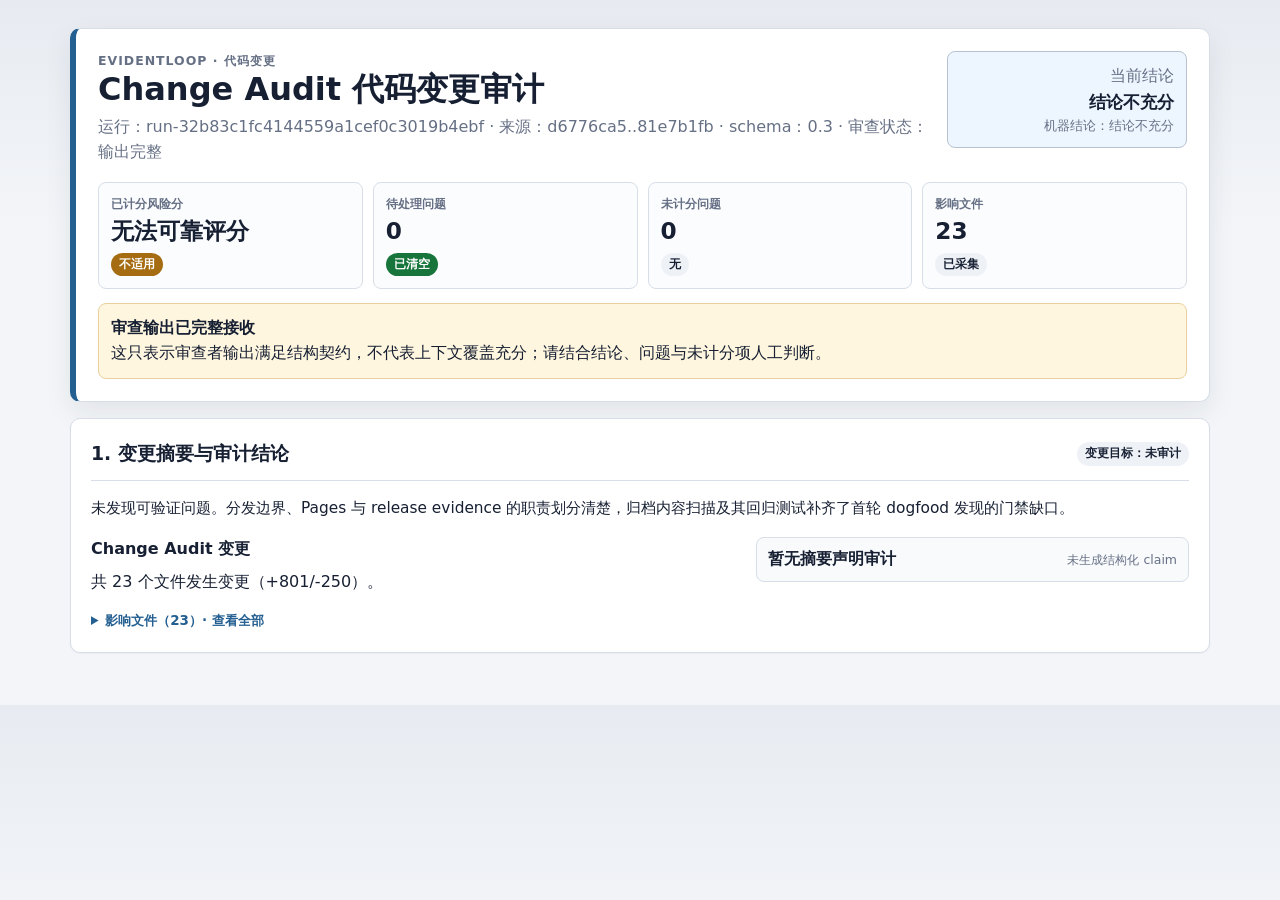
==== docs/examples/evidentloop-alpha/audit.html @ d0c26b1a "docs: publish Wave 5 dogfood evidence" ====
<!doctype html>
<html lang="zh-CN" data-renderer-version="0.2">
<head>
  <meta charset="utf-8">
  <meta name="viewport" content="width=device-width, initial-scale=1">
  <meta name="color-scheme" content="light">
  <title>Change Audit 代码变更审计 · EvidentLoop</title>
  <style>:root {
  color-scheme: light;
  --bg: #f3f5f8;
  --panel: #ffffff;
  --text: #172033;
  --muted: #667085;
  --line: #d7dee8;
  --line-strong: #b7c2d1;
  --green: #17753b;
  --green-soft: #e7f6ec;
  --red: #bd2f35;
  --red-soft: #fff0f1;
  --amber: #a66c12;
  --amber-soft: #fff6df;
  --blue: #245f91;
  --blue-soft: #edf6ff;
  --code-bg: #fbfcfe;
  --code-add-bg: #e6ffed;
  --code-del-bg: #ffebe9;
  --code-add-text: #116329;
  --code-del-text: #82071e;
  --focus: #0e7490;
}

* { box-sizing: border-box; }

html { scroll-behavior: smooth; }

body {
  margin: 0;
  overflow-x: hidden;
  background: linear-gradient(180deg, #e7ebf1 0, var(--bg) 230px);
  color: var(--text);
  font-family: ui-sans-serif, system-ui, -apple-system, BlinkMacSystemFont, "Segoe UI", sans-serif;
  line-height: 1.55;
}

a { color: var(--blue); }
h1, h2, h3, p { margin-top: 0; }
h1 { margin-bottom: 6px; font-size: clamp(1.65rem, 4vw, 2rem); line-height: 1.2; }
h2 { margin-bottom: 0; font-size: 1.18rem; }
h3 { margin-bottom: 8px; font-size: 1rem; }
code { padding: 1px 5px; border-radius: 5px; background: #eef2f7; }

.report-shell {
  display: grid;
  width: min(1180px, 100%);
  margin: 0 auto;
  padding: 28px 20px 52px;
  gap: 16px;
}

.panel,
.hero {
  min-width: 0;
  border: 1px solid var(--line);
  border-radius: 10px;
  background: var(--panel);
  box-shadow: 0 1px 2px rgba(23, 32, 51, .04);
}

.hero {
  padding: 22px;
  border-left: 6px solid var(--blue);
  box-shadow: 0 10px 28px rgba(23, 32, 51, .08);
}

.hero.concerns { border-left-color: var(--red); }
.hero.pass_candidate { border-left-color: var(--green); }
.hero.needs_human_triage { border-left-color: var(--amber); }
.hero.inconclusive { border-left-color: var(--blue); }

.hero-top,
.section-title {
  display: flex;
  align-items: flex-start;
  justify-content: space-between;
  gap: 16px;
}

.hero-copy { min-width: 0; overflow-wrap: anywhere; }

.kicker {
  color: var(--muted);
  font-size: .78rem;
  font-weight: 800;
  letter-spacing: .08em;
  text-transform: uppercase;
}

.muted,
.ref { color: var(--muted); }
.ref { font-size: .8rem; overflow-wrap: anywhere; }

.verdict-box {
  flex: 0 0 240px;
  padding: 12px;
  border: 1px solid var(--line-strong);
  border-radius: 8px;
  background: var(--blue-soft);
  text-align: right;
}

.verdict-box strong { display: block; font-size: 1.08rem; overflow-wrap: anywhere; }
.hero.concerns .verdict-box { border-color: #f0b5b7; background: var(--red-soft); }
.hero.pass_candidate .verdict-box { border-color: #acd8bb; background: var(--green-soft); }
.hero.needs_human_triage .verdict-box { border-color: #ead09f; background: var(--amber-soft); }

.metric-grid {
  display: grid;
  grid-template-columns: repeat(4, minmax(0, 1fr));
  gap: 10px;
  margin-top: 18px;
}

.metric {
  min-width: 0;
  min-height: 88px;
  padding: 12px;
  border: 1px solid var(--line);
  border-radius: 8px;
  background: #fbfcfe;
}

.metric > span:first-child { display: block; color: var(--muted); font-size: .75rem; font-weight: 750; }
.metric strong { display: block; margin: 4px 0 6px; font-size: 1.45rem; line-height: 1.15; overflow-wrap: anywhere; }

.panel { padding: 20px; }
.section-title { align-items: center; margin-bottom: 16px; padding-bottom: 12px; border-bottom: 1px solid var(--line); }

.badge {
  display: inline-flex;
  align-items: center;
  justify-content: center;
  min-height: 22px;
  padding: 3px 8px;
  border-radius: 999px;
  color: #fff;
  font-size: .72rem;
  font-weight: 800;
  white-space: nowrap;
}

.badge.ok { background: var(--green); }
.badge.risk { background: var(--red); }
.badge.warn { background: var(--amber); }
.badge.info { background: var(--blue); }
.badge.soft { color: var(--text); background: #eef2f7; }

.status-callout,
.claim,
.finding-note,
.fix-inline,
.feedback-placeholder {
  padding: 12px;
  border: 1px solid var(--line);
  border-radius: 8px;
  background: #f8fafc;
}

.status-callout { margin-top: 14px; }
.status-callout.clean { border-color: #acd8bb; background: var(--green-soft); }
.status-callout.warning { border-color: #ead09f; background: var(--amber-soft); }
.status-callout.failure { border-color: #f0b5b7; background: var(--red-soft); }

.overall-summary { margin-bottom: 16px; font-size: .96rem; }
.summary-grid { display: grid; grid-template-columns: 1.2fr .8fr; align-items: start; gap: 16px; }
.summary-grid p,
.summary-grid strong { overflow-wrap: anywhere; }
.change-files { margin-top: 12px; }
.change-files > summary { cursor: pointer; color: var(--blue); font-size: .84rem; font-weight: 800; }
.change-files[open] > summary { margin-bottom: 10px; }
.change-list { display: grid; gap: 10px; margin-top: 12px; }
.file-change { display: grid; grid-template-columns: minmax(0, 1fr) auto; gap: 10px; padding: 10px 12px; border: 1px solid var(--line); border-radius: 8px; background: #fbfcfe; }
.file-path { color: var(--blue); font-family: ui-monospace, SFMono-Regular, Menlo, Consolas, monospace; font-size: .82rem; overflow-wrap: anywhere; }
.diff-stat { font-family: ui-monospace, SFMono-Regular, Menlo, Consolas, monospace; font-size: .8rem; white-space: nowrap; }
.add { color: var(--green); }
.del { color: var(--red); }
.claim-list { display: grid; align-self: start; align-content: start; gap: 10px; }
.claim-empty { display: flex; align-items: center; justify-content: space-between; gap: 10px; padding: 9px 11px; }
.claim-empty .muted { font-size: .78rem; }
.claim[data-status="challenged"] { border-left: 5px solid var(--red); background: var(--red-soft); }
.claim[data-status="supported"] { border-left: 5px solid var(--green); background: var(--green-soft); }
.claim[data-status="partial"] { border-left: 5px solid var(--amber); background: var(--amber-soft); }

.finding-stack { display: grid; gap: 14px; }
.finding-card { min-width: 0; overflow: hidden; border: 1px solid var(--line); border-radius: 9px; background: #fff; }
.finding-card.high { border-left: 6px solid var(--red); }
.finding-card.medium { border-left: 6px solid var(--amber); }
.finding-card.low,
.finding-card.note { border-left: 6px solid var(--blue); }

.finding-header { display: grid; grid-template-columns: auto auto minmax(0, 1fr) auto; align-items: start; gap: 9px; padding: 14px 16px; border-bottom: 1px solid var(--line); background: #fbfcfe; }
.finding-title { display: block; font-weight: 800; overflow-wrap: anywhere; }
.location { display: block; margin-top: 3px; color: var(--blue); font-family: ui-monospace, SFMono-Regular, Menlo, Consolas, monospace; font-size: .78rem; overflow-wrap: anywhere; }
.finding-body { padding: 16px; }
.finding-layout { display: grid; grid-template-columns: minmax(0, 1fr) 260px; gap: 14px; }
.finding-note { margin-bottom: 12px; }
.unanchored { border-color: #ead09f; background: var(--amber-soft); }

.hunk { min-width: 0; overflow: hidden; border: 1px solid var(--line-strong); border-radius: 8px; background: var(--code-bg); }
.hunk-caption { display: flex; flex-wrap: wrap; justify-content: space-between; gap: 10px; padding: 8px 10px; border-bottom: 1px solid var(--line); background: #eef2f7; color: var(--muted); font-family: ui-monospace, SFMono-Regular, Menlo, Consolas, monospace; font-size: .72rem; }
.hunk-scroll { max-width: 100%; overflow-x: auto; overscroll-behavior-inline: contain; }
.hunk-table { width: 100%; min-width: 0; border-collapse: collapse; table-layout: fixed; }
.hunk-table th { padding: 5px 8px; background: #f6f8fb; color: var(--muted); font-size: .68rem; text-align: right; }
.hunk-table th:first-child { width: 5px; padding: 0; }
.hunk-table th:nth-child(2),
.hunk-table th:nth-child(3) { width: 54px; }
.hunk-table th:last-child { text-align: left; }
.hunk-table td { border: 0; padding: 0; vertical-align: top; }
.hunk-stripe { width: 5px; background: transparent; }
.hunk-line-active .hunk-stripe { background: #f59e0b; }
.hunk-line-active .hunk-num { color: #7a4b00; background: #fff3cd; font-weight: 800; }
.hunk-line-active .hunk-code { box-shadow: inset 4px 0 0 #f59e0b; font-weight: 700; }
.hunk-num { width: 54px; padding: 2px 8px !important; border-right: 1px solid var(--line) !important; color: #7a8699; background: #f7f9fc; font-family: ui-monospace, SFMono-Regular, Menlo, Consolas, monospace; font-size: .75rem; text-align: right; user-select: none; }
.hunk-code { padding: 2px 10px !important; color: #1f2937; font-family: ui-monospace, SFMono-Regular, Menlo, Consolas, monospace; font-size: .78rem; white-space: pre-wrap; overflow-wrap: anywhere; word-break: break-word; }
.hunk-add .hunk-code { color: var(--code-add-text); background: var(--code-add-bg); }
.hunk-delete .hunk-code { color: var(--code-del-text); background: var(--code-del-bg); }
.hunk-meta .hunk-code { color: var(--muted); background: #f7f9fc; font-style: italic; }
.hunk-omitted-cell { padding: 5px 10px !important; color: var(--muted); background: #eef2f7; font-family: ui-monospace, SFMono-Regular, Menlo, Consolas, monospace; font-size: .72rem; text-align: center; }
.hunk-hit-key { color: #7a4b00; font-weight: 800; }
.hunk-hit-key::before { content: "● "; color: #f59e0b; }

.chain { display: grid; align-content: start; gap: 8px; }
.chain-row { padding: 9px; border: 1px solid var(--line); border-radius: 8px; background: #f8fafc; overflow-wrap: anywhere; }
.chain-label { display: block; margin-bottom: 3px; color: var(--muted); font-size: .7rem; font-weight: 800; letter-spacing: .04em; text-transform: uppercase; }
.fix-inline { margin-top: 12px; border-color: #b8d5ef; background: var(--blue-soft); }
.feedback-placeholder { display: block; margin-top: 12px; }
.feedback-heading,
.feedback-toolbar,
.feedback-comment-actions { display: flex; align-items: center; justify-content: space-between; gap: 12px; }
.feedback-toolbar { align-items: flex-start; }
.feedback-toolbar p:last-child { margin-bottom: 0; }
.feedback-export-actions { display: grid; justify-items: end; gap: 6px; flex: 0 0 auto; }
.feedback-controls { display: grid; gap: 10px; margin-top: 10px; }
.feedback-actions { display: flex; flex-wrap: wrap; gap: 8px; margin-top: 12px; }
.feedback-more,
.evidence-details { margin-top: 10px; }
.feedback-more > summary,
.evidence-details > summary { cursor: pointer; color: var(--blue); font-size: .82rem; font-weight: 800; }
.feedback-controls label { display: grid; gap: 5px; color: var(--muted); font-size: .78rem; font-weight: 750; }
.feedback-controls select,
.feedback-controls textarea { width: 100%; border: 1px solid var(--line-strong); border-radius: 7px; background: #fff; color: var(--text); font: inherit; }
.feedback-controls select { min-height: 36px; padding: 6px 9px; }
.feedback-controls textarea { min-height: 78px; padding: 9px; resize: vertical; }
.button { min-height: 34px; padding: 6px 11px; border: 1px solid var(--line-strong); border-radius: 7px; background: #fff; color: var(--text); font: inherit; font-size: .82rem; font-weight: 750; cursor: pointer; }
.button:hover { border-color: var(--blue); background: var(--blue-soft); }
.button:focus-visible,
.feedback-controls select:focus-visible,
.feedback-controls textarea:focus-visible { outline: 3px solid color-mix(in srgb, var(--focus) 35%, transparent); outline-offset: 2px; }
.button[aria-pressed="true"] { border-color: var(--blue); background: var(--blue); color: #fff; }
.button.primary { border-color: var(--blue); background: var(--blue); color: #fff; }
.button.primary:hover { background: #194d77; }

.data-table-wrap { max-width: 100%; overflow-x: auto; }
.data-table { width: 100%; min-width: 620px; border-collapse: collapse; }
.data-table th,
.data-table td { padding: 10px; border-bottom: 1px solid var(--line); text-align: left; vertical-align: top; }
.data-table th { color: var(--muted); font-size: .74rem; text-transform: uppercase; }

@media (max-width: 780px) {
  .report-shell { padding: 16px 12px 36px; }
  .hero-top,
  .section-title,
  .feedback-toolbar,
  .feedback-heading,
  .feedback-comment-actions { flex-direction: column; align-items: flex-start; }
  .section-title { align-items: flex-start; }
  .feedback-export-actions { width: 100%; justify-items: start; }
  .verdict-box { width: 100%; flex-basis: auto; text-align: left; }
  .metric-grid { grid-template-columns: repeat(2, minmax(0, 1fr)); }
  .summary-grid,
  .finding-layout { grid-template-columns: minmax(0, 1fr); }
  .finding-header { grid-template-columns: auto minmax(0, 1fr) auto; }
  .finding-header .category-badge { display: none; }
  .file-change { grid-template-columns: minmax(0, 1fr); }
  .diff-stat { white-space: normal; }
}

@media (max-width: 330px) {
  .metric-grid { grid-template-columns: minmax(0, 1fr); }
}

@media (max-width: 420px) {
  .panel,
  .hero { padding: 15px; }
  .finding-body { padding: 12px; }
  .claim-empty { align-items: flex-start; flex-direction: column; }
}

@media (prefers-reduced-motion: reduce) {
  *, *::before, *::after {
    scroll-behavior: auto !important;
    animation-duration: .01ms !important;
    animation-iteration-count: 1 !important;
    transition-duration: .01ms !important;
  }
}
</style>
</head>
<body>
  <main class="report-shell" data-graph-id="audit:run-32b83c1fc4144559a1cef0c3019b4ebf" data-run-id="run-32b83c1fc4144559a1cef0c3019b4ebf">
    <header class="hero inconclusive" data-node-id="run-32b83c1fc4144559a1cef0c3019b4ebf" data-node-type="run">
      <div class="hero-top">
        <div class="hero-copy">
          <div class="kicker">EvidentLoop · 代码变更</div>
          <h1>Change Audit 代码变更审计</h1>
          <div class="muted">
运行：run-32b83c1fc4144559a1cef0c3019b4ebf ·             来源：d6776ca5..81e7b1fb · schema：0.3 · 审查状态：输出完整
          </div>
        </div>
        <div class="verdict-box">
          <span class="muted">当前结论</span>
          <strong>结论不充分</strong>
          <div class="ref">机器结论：结论不充分</div>
        </div>
      </div>

      <div class="metric-grid">
        <div class="metric">
          <span>已计分风险分</span>
          <strong>无法可靠评分</strong>
          <span class="badge warn">不适用</span>
        </div>
        <div class="metric">
          <span>待处理问题</span>
          <strong>0</strong>
          <span class="badge ok">已清空</span>
        </div>
        <div class="metric">
          <span>未计分问题</span>
          <strong>0</strong>
          <span class="badge soft">无</span>
        </div>
        <div class="metric">
          <span>影响文件</span>
          <strong>23</strong>
          <span class="badge soft">已采集</span>
        </div>
      </div>

      <div class="status-callout warning">
        <strong>审查输出已完整接收</strong>
        <div>这只表示审查者输出满足结构契约，不代表上下文覆盖充分；请结合结论、问题与未计分项人工判断。</div>
      </div>
    </header>

    <section class="panel" data-node-id="change-001" data-node-type="change">
      <div class="section-title">
        <h2>1. 变更摘要与审计结论</h2>
        <span class="badge soft">变更目标：未审计</span>
      </div>
<p class="overall-summary">未发现可验证问题。分发边界、Pages 与 release evidence 的职责划分清楚，归档内容扫描及其回归测试补齐了首轮 dogfood 发现的门禁缺口。</p>      <div class="summary-grid summary-grid-empty-claim">
        <div>
            <article data-node-id="change-001" data-node-type="change" data-edge-id="edge-001">
              <h3>Change Audit 变更</h3>
              <p>共 23 个文件发生变更（+801/-250）。</p>
            </article>
          <details class="change-files">
            <summary>影响文件（23）· 查看全部</summary>
          <div class="change-list">
            <div class="file-change" data-node-id="file-001" data-node-type="file" data-edge-id="edge-002">
              <span class="file-path">.github/workflows/ci.yml</span>
              <span class="diff-stat">
                <span class="add">+7</span>
                <span class="del">-2</span>
                · 修改              </span>
            </div>
            <div class="file-change" data-node-id="file-002" data-node-type="file" data-edge-id="edge-003">
              <span class="file-path">.sopify/blueprint/README.md</span>
              <span class="diff-stat">
                <span class="add">+2</span>
                <span class="del">-2</span>
                · 修改              </span>
            </div>
            <div class="file-change" data-node-id="file-003" data-node-type="file" data-edge-id="edge-004">
              <span class="file-path">.sopify/blueprint/background.md</span>
              <span class="diff-stat">
                <span class="add">+1</span>
                <span class="del">-1</span>
                · 修改              </span>
            </div>
            <div class="file-change" data-node-id="file-004" data-node-type="file" data-edge-id="edge-005">
              <span class="file-path">.sopify/blueprint/design.md</span>
              <span class="diff-stat">
                <span class="add">+1</span>
                <span class="del">-1</span>
                · 修改              </span>
            </div>
            <div class="file-change" data-node-id="file-005" data-node-type="file" data-edge-id="edge-006">
              <span class="file-path">.sopify/blueprint/tasks.md</span>
              <span class="diff-stat">
                <span class="add">+1</span>
                <span class="del">-1</span>
                · 修改              </span>
            </div>
            <div class="file-change" data-node-id="file-006" data-node-type="file" data-edge-id="edge-007">
              <span class="file-path">.sopify/history/2026-07/20260707_audit_graph_init/receipts/final.json</span>
              <span class="diff-stat">
                <span class="add">+1</span>
                <span class="del">-1</span>
                · 修改              </span>
            </div>
            <div class="file-change" data-node-id="file-007" data-node-type="file" data-edge-id="edge-008">
              <span class="file-path">.sopify/history/2026-07/20260710_audit_json_v0_schema_renderer_spike/receipts/verify_011.json</span>
              <span class="diff-stat">
                <span class="add">+1</span>
                <span class="del">-1</span>
                · 修改              </span>
            </div>
            <div class="file-change" data-node-id="file-008" data-node-type="file" data-edge-id="edge-009">
              <span class="file-path">.sopify/history/2026-07/20260710_audit_json_v0_schema_renderer_spike/receipts/verify_014.json</span>
              <span class="diff-stat">
                <span class="add">+1</span>
                <span class="del">-1</span>
                · 修改              </span>
            </div>
            <div class="file-change" data-node-id="file-009" data-node-type="file" data-edge-id="edge-010">
              <span class="file-path">.sopify/history/2026-07/20260710_change_audit_rename/receipts/final.json</span>
              <span class="diff-stat">
                <span class="add">+1</span>
                <span class="del">-1</span>
                · 修改              </span>
            </div>
            <div class="file-change" data-node-id="file-010" data-node-type="file" data-edge-id="edge-011">
              <span class="file-path">.sopify/plan/20260711_identity_and_distribution/adr/001-pypi-cli-standard-skill.md</span>
              <span class="diff-stat">
                <span class="add">+3</span>
                <span class="del">-3</span>
                · 修改              </span>
            </div>
            <div class="file-change" data-node-id="file-011" data-node-type="file" data-edge-id="edge-012">
              <span class="file-path">.sopify/plan/20260711_identity_and_distribution/adr/003-main-and-audit-evidence-placement.md</span>
              <span class="diff-stat">
                <span class="add">+22</span>
                <span class="del">-26</span>
                · 修改              </span>
            </div>
            <div class="file-change" data-node-id="file-012" data-node-type="file" data-edge-id="edge-013">
              <span class="file-path">.sopify/plan/20260711_identity_and_distribution/adr/004-adopt-evidentloop-identity.md</span>
              <span class="diff-stat">
                <span class="add">+5</span>
                <span class="del">-1</span>
                · 修改              </span>
            </div>
            <div class="file-change" data-node-id="file-013" data-node-type="file" data-edge-id="edge-014">
              <span class="file-path">.sopify/plan/20260711_identity_and_distribution/background.md</span>
              <span class="diff-stat">
                <span class="add">+12</span>
                <span class="del">-12</span>
                · 修改              </span>
            </div>
            <div class="file-change" data-node-id="file-014" data-node-type="file" data-edge-id="edge-015">
              <span class="file-path">.sopify/plan/20260711_identity_and_distribution/design.md</span>
              <span class="diff-stat">
                <span class="add">+34</span>
                <span class="del">-26</span>
                · 修改              </span>
            </div>
            <div class="file-change" data-node-id="file-015" data-node-type="file" data-edge-id="edge-016">
              <span class="file-path">.sopify/plan/20260711_identity_and_distribution/diagrams/distribution-user-flow.svg</span>
              <span class="diff-stat">
                <span class="add">+0</span>
                <span class="del">-151</span>
                · 删除              </span>
            </div>
            <div class="file-change" data-node-id="file-016" data-node-type="file" data-edge-id="edge-017">
              <span class="file-path">.sopify/plan/20260711_identity_and_distribution/tasks.md</span>
              <span class="diff-stat">
                <span class="add">+14</span>
                <span class="del">-14</span>
                · 修改              </span>
            </div>
            <div class="file-change" data-node-id="file-017" data-node-type="file" data-edge-id="edge-018">
              <span class="file-path">README.md</span>
              <span class="diff-stat">
                <span class="add">+10</span>
                <span class="del">-3</span>
                · 修改              </span>
            </div>
            <div class="file-change" data-node-id="file-018" data-node-type="file" data-edge-id="edge-019">
              <span class="file-path">README.zh-CN.md</span>
              <span class="diff-stat">
                <span class="add">+10</span>
                <span class="del">-3</span>
                · 修改              </span>
            </div>
            <div class="file-change" data-node-id="file-019" data-node-type="file" data-edge-id="edge-020">
              <span class="file-path">docs/assets/evidentloop-user-flow.svg</span>
              <span class="diff-stat">
                <span class="add">+134</span>
                <span class="del">-0</span>
                · 新增              </span>
            </div>
            <div class="file-change" data-node-id="file-020" data-node-type="file" data-edge-id="edge-021">
              <span class="file-path">docs/index.html</span>
              <span class="diff-stat">
                <span class="add">+35</span>
                <span class="del">-0</span>
                · 新增              </span>
            </div>
            <div class="file-change" data-node-id="file-021" data-node-type="file" data-edge-id="edge-022">
              <span class="file-path">scripts/build_release_evidence.py</span>
              <span class="diff-stat">
                <span class="add">+291</span>
                <span class="del">-0</span>
                · 新增              </span>
            </div>
            <div class="file-change" data-node-id="file-022" data-node-type="file" data-edge-id="edge-023">
              <span class="file-path">scripts/check_release_boundaries.py</span>
              <span class="diff-stat">
                <span class="add">+197</span>
                <span class="del">-0</span>
                · 新增              </span>
            </div>
            <div class="file-change" data-node-id="file-023" data-node-type="file" data-edge-id="edge-024">
              <span class="file-path">tests/test_release_boundaries.py</span>
              <span class="diff-stat">
                <span class="add">+18</span>
                <span class="del">-0</span>
                · 新增              </span>
            </div>
          </div>
</details>        </div>
        <div class="claim-list claim-list-empty">
          <div class="claim claim-empty" data-status="unknown">
            <strong>暂无摘要声明审计</strong>
            <span class="muted">未生成结构化 claim</span>
          </div>
        </div>
      </div>
    </section>





  </main>
  <script>(function attachEvidentLoopFeedback(root, factory) {
  "use strict";
  const api = factory();
  if (typeof module !== "undefined" && module.exports) {
    module.exports = api;
  }
  if (root) {
    root.EvidentLoopFeedback = api;
    if (root.document) {
      api.init(root.document, root);
    }
  }
})(typeof window !== "undefined" ? window : null, function createEvidentLoopFeedback() {
  "use strict";

  const PREFIX = "evidentloop.feedback.v1";
  const SEVERITIES = new Set(["high", "medium", "low", "note"]);

  function storageKey(identity) {
    return [PREFIX, identity.graph_id, identity.run_id, identity.fingerprint]
      .map((value) => encodeURIComponent(String(value)))
      .join(":");
  }

  function defaultState(identity) {
    return {
      graph_id: identity.graph_id,
      run_id: identity.run_id,
      target_type: "finding",
      target_id: identity.target_id,
      fingerprint: identity.fingerprint,
      disposition: null,
      comment: "",
      severity_override: null,
      timestamps: {},
      updated_at: null,
    };
  }

  function matchesIdentity(state, identity) {
    return state
      && state.graph_id === identity.graph_id
      && state.run_id === identity.run_id
      && state.target_id === identity.target_id
      && state.fingerprint === identity.fingerprint;
  }

  function validState(state, identity) {
    if (!matchesIdentity(state, identity) || state.target_type !== "finding") return false;
    if (![null, "accept", "false_positive"].includes(state.disposition)) return false;
    if (typeof state.comment !== "string") return false;
    if (state.severity_override !== null && !SEVERITIES.has(state.severity_override)) return false;
    if (!state.timestamps || typeof state.timestamps !== "object") return false;
    if (state.disposition && typeof state.timestamps.disposition !== "string") return false;
    if (state.comment && typeof state.timestamps.comment !== "string") return false;
    if (state.severity_override && typeof state.timestamps.severity_override !== "string") return false;
    return true;
  }

  function loadState(storage, identity) {
    try {
      const raw = storage.getItem(storageKey(identity));
      if (!raw) return defaultState(identity);
      const state = JSON.parse(raw);
      return validState(state, identity) ? state : defaultState(identity);
    } catch (_error) {
      return defaultState(identity);
    }
  }

  function saveState(storage, state) {
    storage.setItem(storageKey(state), JSON.stringify(state));
    return state;
  }

  function applyAction(state, action, value, now) {
    const next = JSON.parse(JSON.stringify(state));
    const timestamp = now || new Date().toISOString();
    if (action === "accept" || action === "false_positive") {
      next.disposition = action;
      next.timestamps.disposition = timestamp;
    } else if (action === "comment") {
      next.comment = String(value || "").trim();
      if (next.comment) next.timestamps.comment = timestamp;
      else delete next.timestamps.comment;
    } else if (action === "severity_override") {
      const severity = String(value || "");
      if (severity && !SEVERITIES.has(severity)) {
        throw new Error("invalid severity override");
      }
      next.severity_override = severity || null;
      if (next.severity_override) next.timestamps.severity_override = timestamp;
      else delete next.timestamps.severity_override;
    } else {
      throw new Error("unknown feedback action");
    }
    next.updated_at = timestamp;
    return next;
  }

  function baseEvent(state, action, createdAt) {
    return {
      target_type: "finding",
      target_id: state.target_id,
      action,
      fingerprint: state.fingerprint,
      graph_id: state.graph_id,
      run_id: state.run_id,
      created_at: createdAt,
    };
  }

  function stateToEvents(state) {
    const events = [];
    if (state.disposition) {
      events.push(baseEvent(state, state.disposition, state.timestamps.disposition));
    }
    if (state.comment) {
      events.push({
        ...baseEvent(state, "comment", state.timestamps.comment),
        comment: state.comment,
      });
    }
    if (state.severity_override) {
      events.push({
        ...baseEvent(state, "severity_override", state.timestamps.severity_override),
        severity: state.severity_override,
      });
    }
    return events;
  }

  function exportJsonl(states) {
    const lines = states.flatMap(stateToEvents).map((event) => JSON.stringify(event));
    return lines.length ? `${lines.join("\n")}\n` : "";
  }

  function memoryStorage() {
    const values = new Map();
    return {
      getItem(key) { return values.has(key) ? values.get(key) : null; },
      setItem(key, value) { values.set(key, String(value)); },
    };
  }

  function renderState(panel, state, syncInputs) {
    panel.querySelectorAll("[data-feedback-action='accept'], [data-feedback-action='false_positive']")
      .forEach((button) => {
        button.setAttribute("aria-pressed", String(button.dataset.feedbackAction === state.disposition));
      });
    const badge = panel.querySelector("[data-feedback-state]");
    const displayState = state.disposition
      || (state.comment || state.severity_override ? "edited" : "pending");
    badge.textContent = {
      accept: "已接受",
      false_positive: "已标记误报",
      edited: "已编辑",
      pending: "待决策",
    }[displayState];
    if (syncInputs) {
      panel.querySelector("[data-feedback-comment]").value = state.comment || "";
      panel.querySelector("[data-feedback-severity]").value = state.severity_override || "";
    }
  }

  function init(documentObject, rootObject) {
    const shell = documentObject.querySelector("[data-graph-id][data-run-id]");
    if (!shell) return;
    let storage;
    try {
      storage = rootObject.localStorage;
      const probe = `${PREFIX}:probe`;
      storage.setItem(probe, "1");
      storage.removeItem(probe);
    } catch (_error) {
      storage = memoryStorage();
    }

    const panels = Array.from(documentObject.querySelectorAll("[data-feedback-for][data-fingerprint]"));
    const entries = panels.map((panel) => {
      const identity = {
        graph_id: shell.dataset.graphId,
        run_id: shell.dataset.runId,
        target_id: panel.dataset.feedbackFor,
        fingerprint: panel.dataset.fingerprint,
      };
      let state = loadState(storage, identity);
      renderState(panel, state, true);
      const message = panel.querySelector("[data-feedback-message]");

      panel.querySelectorAll("[data-feedback-action]").forEach((button) => {
        button.addEventListener("click", () => {
          const action = button.dataset.feedbackAction;
          const value = action === "comment"
            ? panel.querySelector("[data-feedback-comment]").value
            : null;
          state = applyAction(state, action, value);
          try { saveState(storage, state); } catch (_error) { /* in-memory state remains usable */ }
          renderState(panel, state, false);
          message.textContent = action === "comment" && !state.comment ? "评论已移除" : "决策已保存在当前浏览器";
        });
      });
      panel.querySelector("[data-feedback-severity]").addEventListener("change", (event) => {
        state = applyAction(state, "severity_override", event.target.value);
        try { saveState(storage, state); } catch (_error) { /* in-memory state remains usable */ }
        renderState(panel, state, false);
        message.textContent = state.severity_override ? "严重度调整已保存" : "已恢复原严重度";
      });
      return { getState: () => state };
    });

    const exportButton = documentObject.querySelector("[data-feedback-export]");
    const exportStatus = documentObject.querySelector("[data-feedback-export-status]");
    if (exportButton && exportStatus) {
      exportButton.addEventListener("click", () => {
        const jsonl = exportJsonl(entries.map((entry) => entry.getState()));
        if (!jsonl) {
          exportStatus.textContent = "暂无可导出的决策";
          return;
        }
        const blob = new rootObject.Blob([jsonl], { type: "application/x-ndjson;charset=utf-8" });
        const url = rootObject.URL.createObjectURL(blob);
        const link = documentObject.createElement("a");
        link.href = url;
        link.download = "audit-feedback.jsonl";
        documentObject.body.appendChild(link);
        link.click();
        link.remove();
        rootObject.URL.revokeObjectURL(url);
        exportStatus.textContent = `已导出 ${jsonl.trimEnd().split("\n").length} 条决策`;
      });
    }
    documentObject.documentElement.dataset.evidentloopReady = "true";
  }

  return {
    PREFIX,
    applyAction,
    defaultState,
    exportJsonl,
    init,
    loadState,
    memoryStorage,
    saveState,
    stateToEvents,
    storageKey,
    validState,
  };
});
</script>
</body>
</html>
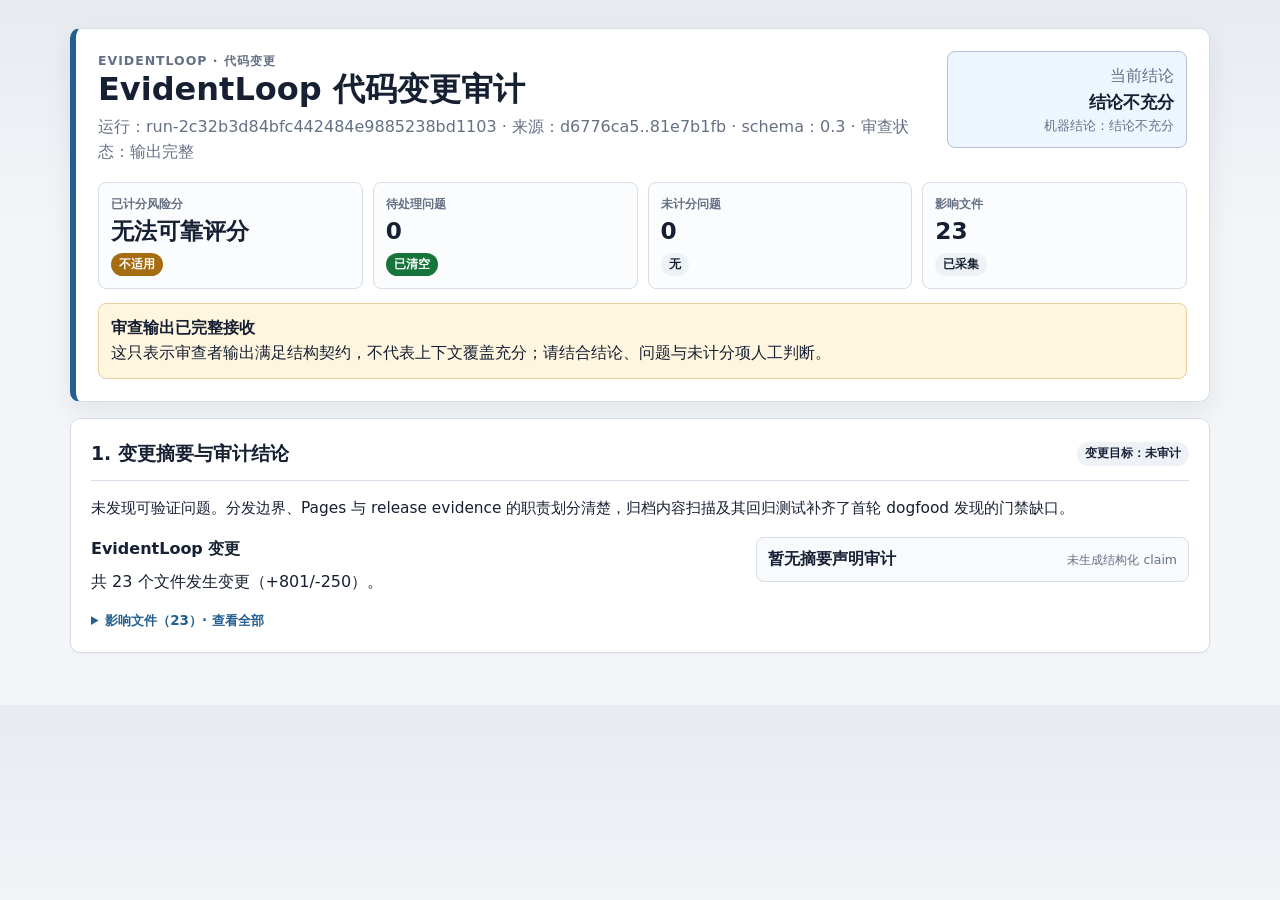
==== commit 44670e12: "feat: close Wave 5 distribution surfaces (#4) * feat: close Wave 5 distribution surfaces  * fix: har" ====
--- a/docs/examples/evidentloop-alpha/audit.html
+++ b/docs/examples/evidentloop-alpha/audit.html
@@ -4,7 +4,7 @@
   <meta charset="utf-8">
   <meta name="viewport" content="width=device-width, initial-scale=1">
   <meta name="color-scheme" content="light">
-  <title>Change Audit 代码变更审计 · EvidentLoop</title>
+  <title>EvidentLoop 代码变更审计 · EvidentLoop</title>
   <style>:root {
   color-scheme: light;
   --bg: #f3f5f8;
@@ -306,14 +306,14 @@
 </style>
 </head>
 <body>
-  <main class="report-shell" data-graph-id="audit:run-32b83c1fc4144559a1cef0c3019b4ebf" data-run-id="run-32b83c1fc4144559a1cef0c3019b4ebf">
-    <header class="hero inconclusive" data-node-id="run-32b83c1fc4144559a1cef0c3019b4ebf" data-node-type="run">
+  <main class="report-shell" data-graph-id="audit:run-2c32b3d84bfc442484e9885238bd1103" data-run-id="run-2c32b3d84bfc442484e9885238bd1103">
+    <header class="hero inconclusive" data-node-id="run-2c32b3d84bfc442484e9885238bd1103" data-node-type="run">
       <div class="hero-top">
         <div class="hero-copy">
           <div class="kicker">EvidentLoop · 代码变更</div>
-          <h1>Change Audit 代码变更审计</h1>
+          <h1>EvidentLoop 代码变更审计</h1>
           <div class="muted">
-运行：run-32b83c1fc4144559a1cef0c3019b4ebf ·             来源：d6776ca5..81e7b1fb · schema：0.3 · 审查状态：输出完整
+运行：run-2c32b3d84bfc442484e9885238bd1103 ·             来源：d6776ca5..81e7b1fb · schema：0.3 · 审查状态：输出完整
           </div>
         </div>
         <div class="verdict-box">
@@ -360,7 +360,7 @@
 <p class="overall-summary">未发现可验证问题。分发边界、Pages 与 release evidence 的职责划分清楚，归档内容扫描及其回归测试补齐了首轮 dogfood 发现的门禁缺口。</p>      <div class="summary-grid summary-grid-empty-claim">
         <div>
             <article data-node-id="change-001" data-node-type="change" data-edge-id="edge-001">
-              <h3>Change Audit 变更</h3>
+              <h3>EvidentLoop 变更</h3>
               <p>共 23 个文件发生变更（+801/-250）。</p>
             </article>
           <details class="change-files">
